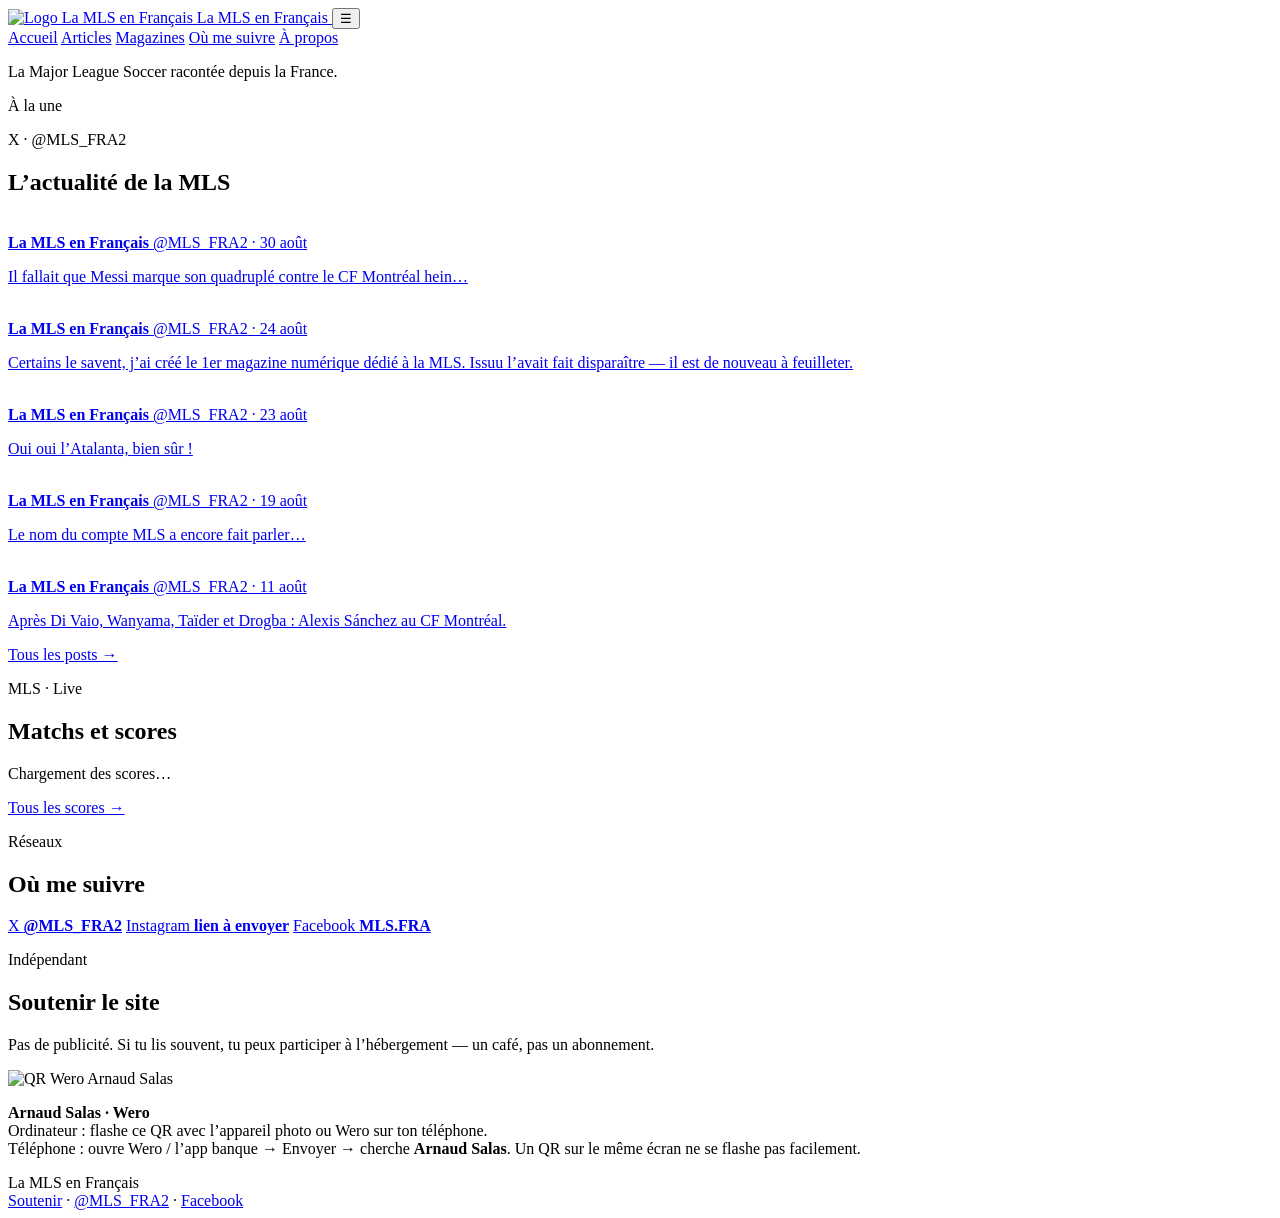
==== index.html @ 492b2275 "Add files via upload" ====
<!DOCTYPE html>
<html lang="fr">
<head>
  <meta charset="UTF-8">
  <meta name="viewport" content="width=device-width, initial-scale=1">
  <title>La MLS en Français — Magazines numériques à feuilleter</title>
  <meta name="description" content="Plateforme personnelle pour publier et lire des magazines numériques, comme un kiosque Heyzine à votre nom.">
  <link rel="preconnect" href="https://fonts.googleapis.com">
  <link rel="preconnect" href="https://fonts.gstatic.com" crossorigin>
  <link href="https://fonts.googleapis.com/css2?family=Fraunces:opsz,wght@9..144,500;9..144,600&family=Source+Sans+3:wght@400;500;600&display=swap" rel="stylesheet">
  <link rel="icon" type="image/png" href="img/logo.png">
  <link rel="stylesheet" href="css/style.css">
</head>
<body>
  <header class="site-header">
    <div class="wrap header-inner">
      <a class="brand" href="index.html">
        <img class="brand-logo" src="img/logo.png" alt="Logo La MLS en Français">
        <span class="brand-text">
          <span class="brand-mark">La MLS en Français</span>
        </span>
      </a>
      <button class="menu-btn" aria-label="Menu">☰</button>
      <nav>
        <a class="active" href="index.html">Accueil</a>
        <a href="articles.html">Articles</a>
        <a href="bibliotheque.html">Magazines</a>
        <a href="#suivre">Où me suivre</a>
        <a href="a-propos.html">À propos</a>
      </nav>
    </div>
  </header>

  <section class="intro-strip">
    <div class="wrap">
      <p class="intro-line">La Major League Soccer racontée depuis la France.</p>
    </div>
  </section>

  <section class="une-section">
    <div class="wrap une-layout">
      <div>
        <div class="une-title">À la une</div>
        <div id="home-une" class="une-list"></div>
      </div>
      <aside class="panel une-aside">
        <p class="kicker">X · @MLS_FRA2</p>
        <h2>L’actualité de la MLS</h2>
        <div class="tweet-feed">
          <a class="x-card" href="https://x.com/MLS_FRA2/status/2094117646123811043" target="_blank" rel="noopener">
            <img class="x-ava" src="https://pbs.twimg.com/profile_images/1774549458396602368/0H__IZJH.jpg" alt="">
            <div>
              <div class="x-meta"><strong>La MLS en Français</strong> <span>@MLS_FRA2 · 30 août</span></div>
              <p>Il fallait que Messi marque son quadruplé contre le CF Montréal hein…</p>
            </div>
          </a>
          <a class="x-card" href="https://x.com/MLS_FRA2/status/2091946513496752566" target="_blank" rel="noopener">
            <img class="x-ava" src="https://pbs.twimg.com/profile_images/1774549458396602368/0H__IZJH.jpg" alt="">
            <div>
              <div class="x-meta"><strong>La MLS en Français</strong> <span>@MLS_FRA2 · 24 août</span></div>
              <p>Certains le savent, j’ai créé le 1er magazine numérique dédié à la MLS. Issuu l’avait fait disparaître — il est de nouveau à feuilleter.</p>
            </div>
          </a>
          <a class="x-card" href="https://x.com/MLS_FRA2/status/2091621603322818919" target="_blank" rel="noopener">
            <img class="x-ava" src="https://pbs.twimg.com/profile_images/1774549458396602368/0H__IZJH.jpg" alt="">
            <div>
              <div class="x-meta"><strong>La MLS en Français</strong> <span>@MLS_FRA2 · 23 août</span></div>
              <p>Oui oui l’Atalanta, bien sûr !</p>
            </div>
          </a>
          <a class="x-card" href="https://x.com/MLS_FRA2/status/2090042349510443375" target="_blank" rel="noopener">
            <img class="x-ava" src="https://pbs.twimg.com/profile_images/1774549458396602368/0H__IZJH.jpg" alt="">
            <div>
              <div class="x-meta"><strong>La MLS en Français</strong> <span>@MLS_FRA2 · 19 août</span></div>
              <p>Le nom du compte MLS a encore fait parler…</p>
            </div>
          </a>
          <a class="x-card" href="https://x.com/MLS_FRA2/status/2087284023978492315" target="_blank" rel="noopener">
            <img class="x-ava" src="https://pbs.twimg.com/profile_images/1774549458396602368/0H__IZJH.jpg" alt="">
            <div>
              <div class="x-meta"><strong>La MLS en Français</strong> <span>@MLS_FRA2 · 11 août</span></div>
              <p>Après Di Vaio, Wanyama, Taïder et Drogba : Alexis Sánchez au CF Montréal.</p>
            </div>
          </a>
        </div>
        <a class="text-link" href="https://x.com/MLS_FRA2" target="_blank" rel="noopener">Tous les posts →</a>
      </aside>
    </div>
  </section>

  <section class="band">
    <div class="wrap">
      <div class="panel">
        <p class="kicker">MLS · Live</p>
        <h2>Matchs et scores</h2>
        <div class="score-mini-list" id="score-live">
          <p class="search-hint">Chargement des scores…</p>
        </div>
        <a class="text-link" href="https://www.sofascore.com/fr/football/tournament/usa/mls/242" target="_blank" rel="noopener">Tous les scores →</a>
      </div>
    </div>
  </section>

  <section id="suivre">
    <div class="wrap">
      <p class="kicker">Réseaux</p>
      <h2>Où me suivre</h2>
      <div class="follow-row">
        <a href="https://x.com/MLS_FRA2" target="_blank" rel="noopener">X <strong>@MLS_FRA2</strong></a>
        <a href="https://www.instagram.com/" target="_blank" rel="noopener">Instagram <strong>lien à envoyer</strong></a>
        <a href="https://www.facebook.com/MLS.FRA" target="_blank" rel="noopener">Facebook <strong>MLS.FRA</strong></a>
      </div>
    </div>
  </section>

  <section class="support" id="soutenir">
    <div class="wrap">
      <p class="kicker">Indépendant</p>
      <h2>Soutenir le site</h2>
      <p>Pas de publicité. Si tu lis souvent, tu peux participer à l’hébergement — un café, pas un abonnement.</p>
      <div class="wero-box" id="wero-box">
        <img src="img/wero-qr.jpg" alt="QR Wero Arnaud Salas">
      </div>
      <p class="comment-note"><strong>Arnaud Salas · Wero</strong><br>
        Ordinateur : flashe ce QR avec l’appareil photo ou Wero sur ton téléphone.<br>
        Téléphone : ouvre Wero / l’app banque → Envoyer → cherche <strong>Arnaud Salas</strong>. Un QR sur le même écran ne se flashe pas facilement.</p>
    </div>
  </section>

  <footer>
    <div class="wrap footer-inner">
      <div>La MLS en Français</div>
      <div><a href="#soutenir">Soutenir</a> · <a href="https://x.com/MLS_FRA2">@MLS_FRA2</a> · <a href="https://www.facebook.com/MLS.FRA">Facebook</a></div>
    </div>
  </footer>

  <script async src="https://platform.twitter.com/widgets.js" charset="utf-8"></script>
  <script src="data/magazines.js"></script>
  <script src="data/articles.js"></script>
  <script src="js/app.js"></script>
  <script>
    if (window.renderHomeUne) renderHomeUne("#home-une");
    if (window.loadXFeed) loadXFeed(".tweet-feed");
    if (window.loadMlsNews) loadMlsNews("#mls-news");
    if (window.loadMlsScores) loadMlsScores("#score-live");
  </script>
</body>
</html>
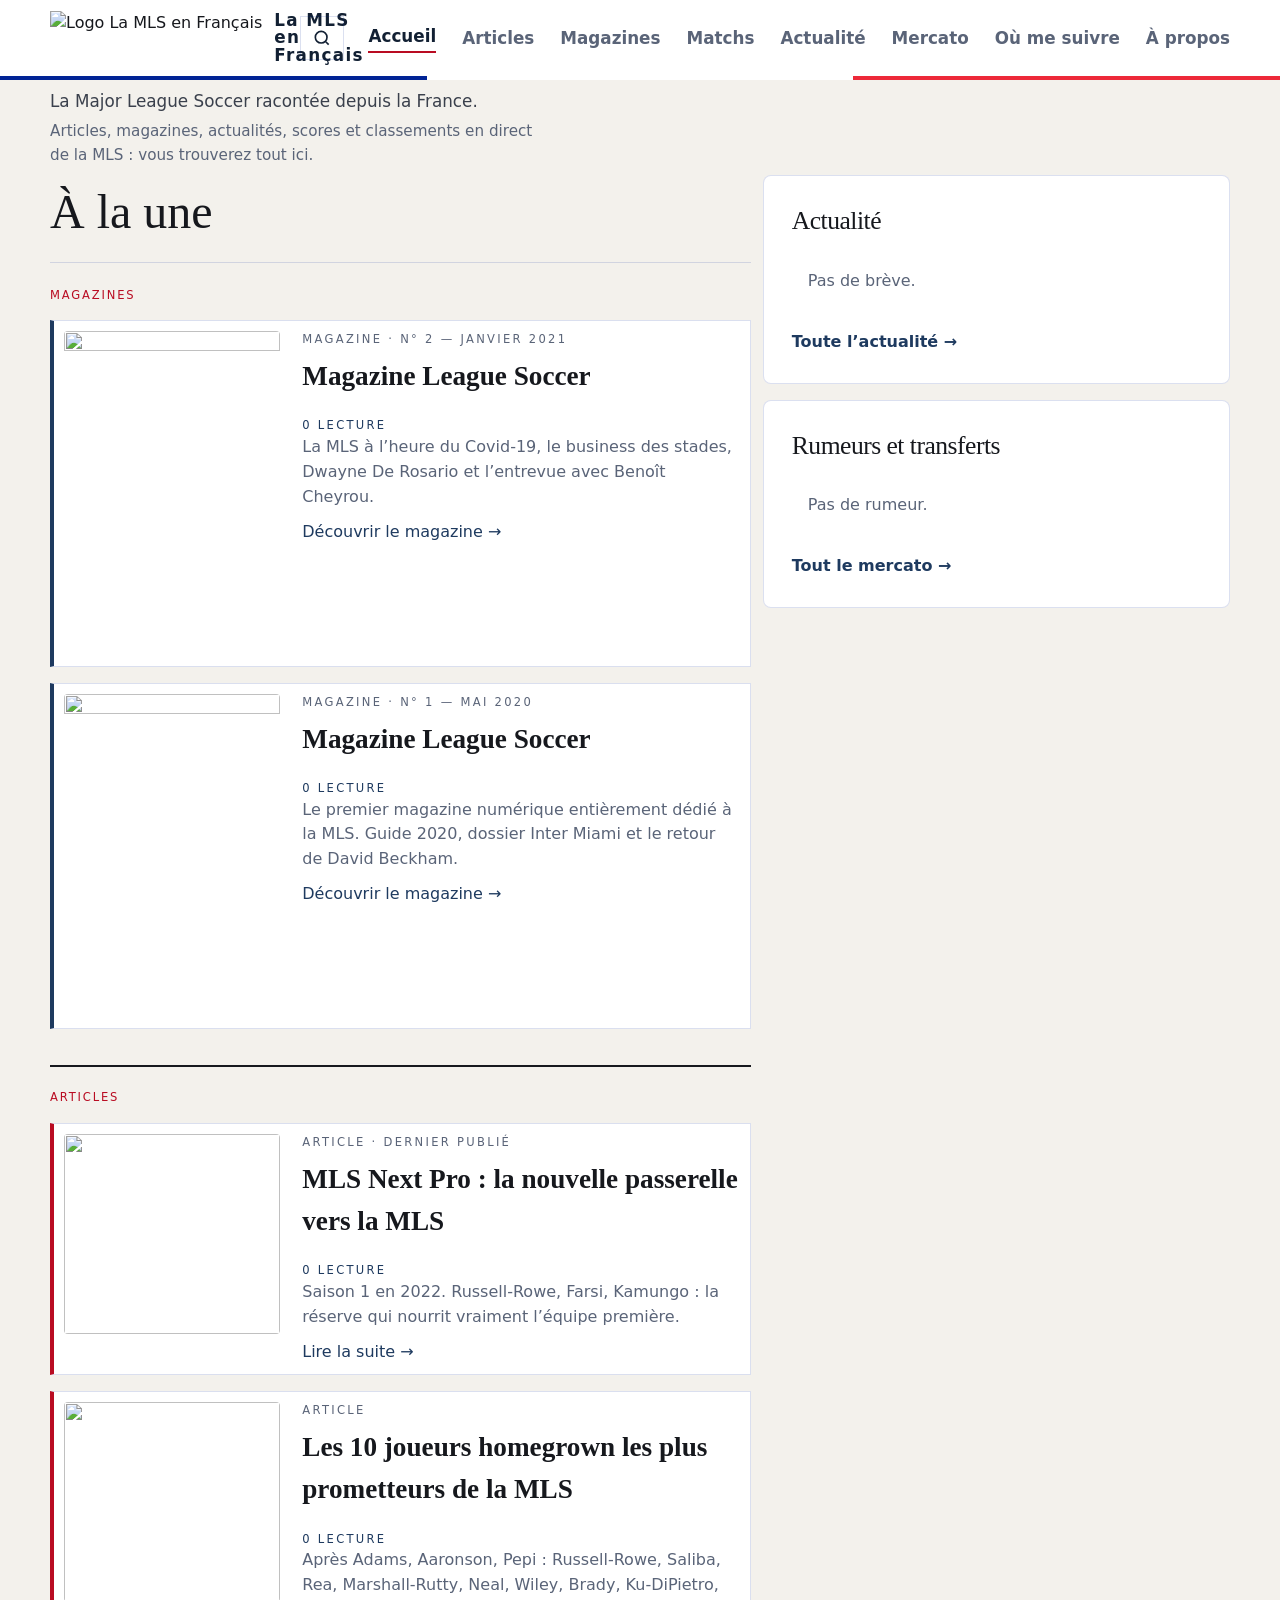
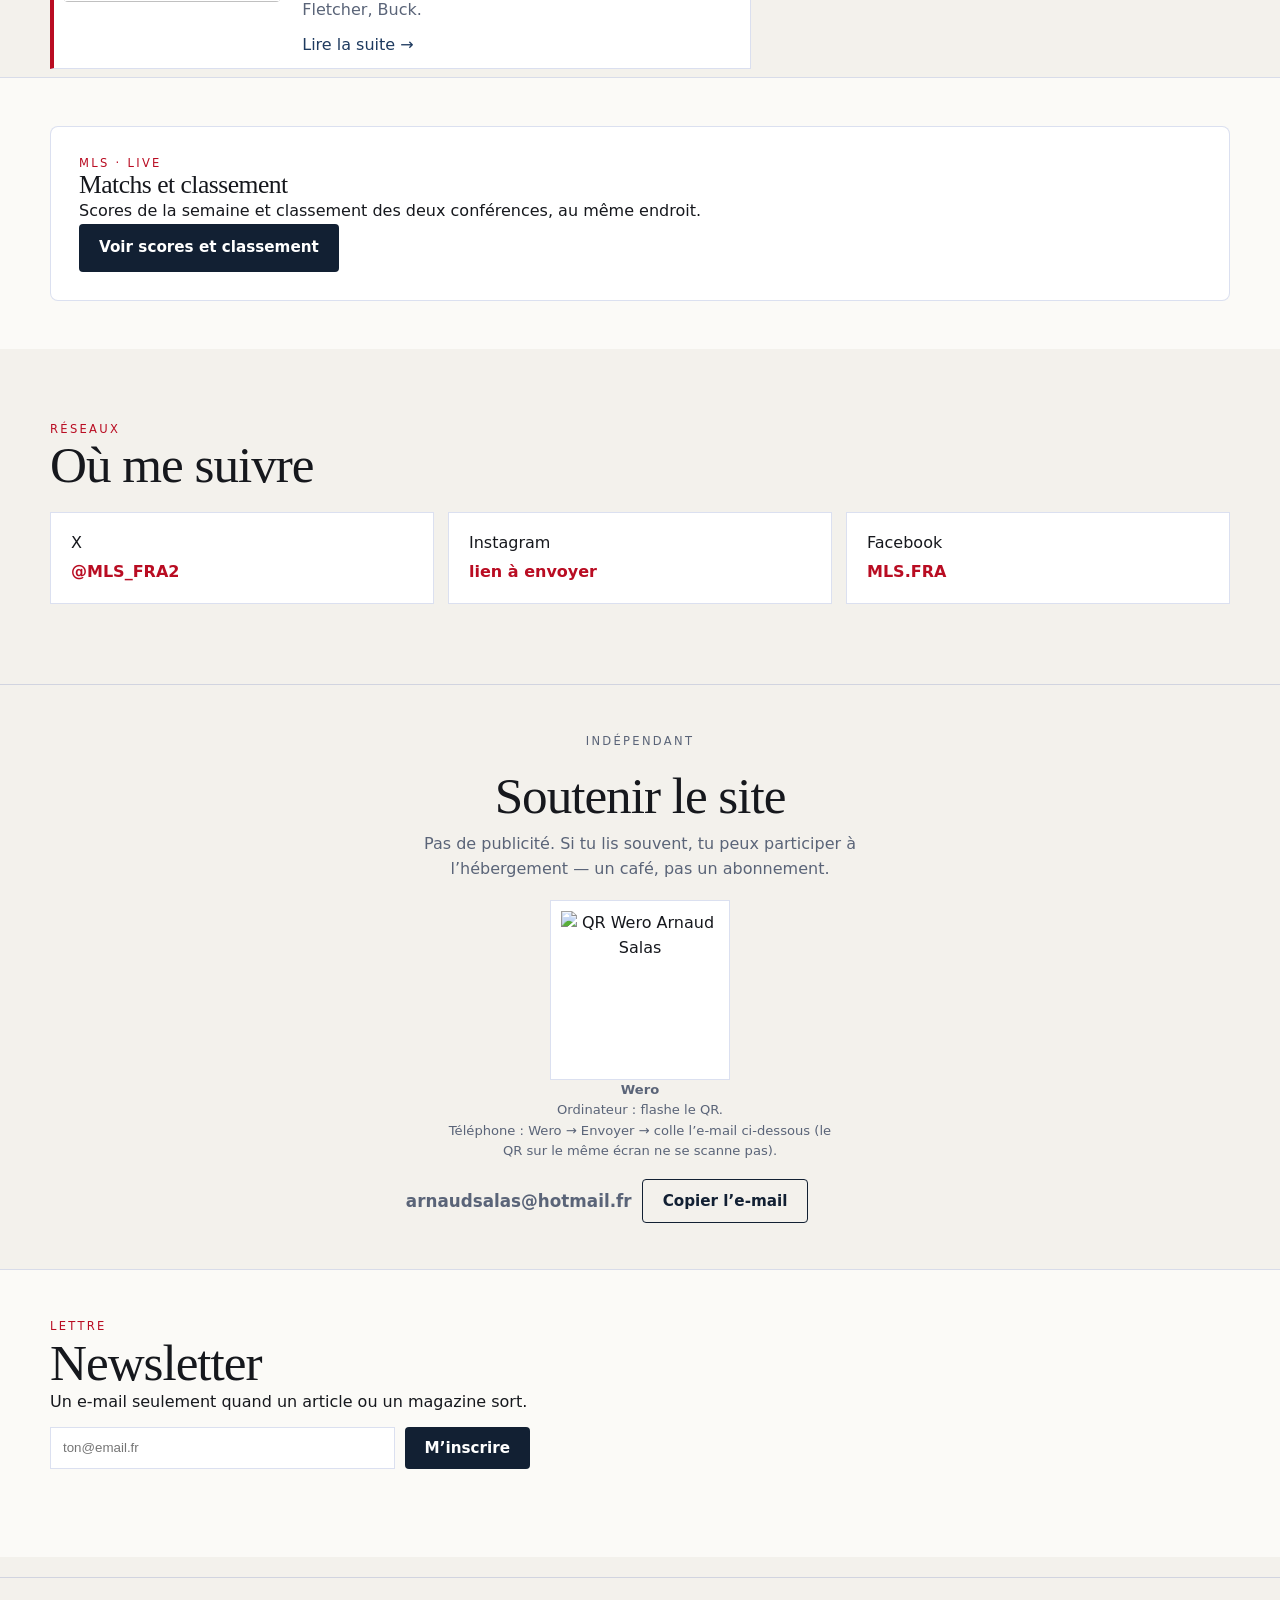
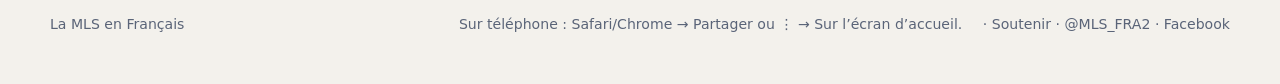
==== commit 53e2b818: "Add files via upload" ====
--- a/index.html
+++ b/index.html
@@ -4,11 +4,15 @@
   <meta charset="UTF-8">
   <meta name="viewport" content="width=device-width, initial-scale=1">
   <title>La MLS en Français — Magazines numériques à feuilleter</title>
-  <meta name="description" content="Plateforme personnelle pour publier et lire des magazines numériques, comme un kiosque Heyzine à votre nom.">
+  <meta name="description" content="Articles, magazines et actualité de la MLS en français. Scores et classements en direct.">
   <link rel="preconnect" href="https://fonts.googleapis.com">
   <link rel="preconnect" href="https://fonts.gstatic.com" crossorigin>
   <link href="https://fonts.googleapis.com/css2?family=Fraunces:opsz,wght@9..144,500;9..144,600&family=Source+Sans+3:wght@400;500;600&display=swap" rel="stylesheet">
   <link rel="icon" type="image/png" href="img/logo.png">
+  <link rel="manifest" href="manifest.json">
+  <meta name="theme-color" content="#002395">
+  <link rel="apple-touch-icon" href="img/icon-192.png">
+
   <link rel="stylesheet" href="css/style.css">
 </head>
 <body>
@@ -25,6 +29,9 @@
         <a class="active" href="index.html">Accueil</a>
         <a href="articles.html">Articles</a>
         <a href="bibliotheque.html">Magazines</a>
+        <a href="matchs.html">Matchs</a>
+        <a href="actu.html">Actualité</a>
+        <a href="mercato.html">Mercato</a>
         <a href="#suivre">Où me suivre</a>
         <a href="a-propos.html">À propos</a>
       </nav>
@@ -34,6 +41,7 @@
   <section class="intro-strip">
     <div class="wrap">
       <p class="intro-line">La Major League Soccer racontée depuis la France.</p>
+      <p class="intro-sub">Articles, magazines, actualités, scores et classements en direct de la MLS : vous trouverez tout ici.</p>
     </div>
   </section>
 
@@ -43,48 +51,22 @@
         <div class="une-title">À la une</div>
         <div id="home-une" class="une-list"></div>
       </div>
+      <div class="une-sides">
       <aside class="panel une-aside">
-        <p class="kicker">X · @MLS_FRA2</p>
-        <h2>L’actualité de la MLS</h2>
-        <div class="tweet-feed">
-          <a class="x-card" href="https://x.com/MLS_FRA2/status/2094117646123811043" target="_blank" rel="noopener">
-            <img class="x-ava" src="https://pbs.twimg.com/profile_images/1774549458396602368/0H__IZJH.jpg" alt="">
-            <div>
-              <div class="x-meta"><strong>La MLS en Français</strong> <span>@MLS_FRA2 · 30 août</span></div>
-              <p>Il fallait que Messi marque son quadruplé contre le CF Montréal hein…</p>
-            </div>
-          </a>
-          <a class="x-card" href="https://x.com/MLS_FRA2/status/2091946513496752566" target="_blank" rel="noopener">
-            <img class="x-ava" src="https://pbs.twimg.com/profile_images/1774549458396602368/0H__IZJH.jpg" alt="">
-            <div>
-              <div class="x-meta"><strong>La MLS en Français</strong> <span>@MLS_FRA2 · 24 août</span></div>
-              <p>Certains le savent, j’ai créé le 1er magazine numérique dédié à la MLS. Issuu l’avait fait disparaître — il est de nouveau à feuilleter.</p>
-            </div>
-          </a>
-          <a class="x-card" href="https://x.com/MLS_FRA2/status/2091621603322818919" target="_blank" rel="noopener">
-            <img class="x-ava" src="https://pbs.twimg.com/profile_images/1774549458396602368/0H__IZJH.jpg" alt="">
-            <div>
-              <div class="x-meta"><strong>La MLS en Français</strong> <span>@MLS_FRA2 · 23 août</span></div>
-              <p>Oui oui l’Atalanta, bien sûr !</p>
-            </div>
-          </a>
-          <a class="x-card" href="https://x.com/MLS_FRA2/status/2090042349510443375" target="_blank" rel="noopener">
-            <img class="x-ava" src="https://pbs.twimg.com/profile_images/1774549458396602368/0H__IZJH.jpg" alt="">
-            <div>
-              <div class="x-meta"><strong>La MLS en Français</strong> <span>@MLS_FRA2 · 19 août</span></div>
-              <p>Le nom du compte MLS a encore fait parler…</p>
-            </div>
-          </a>
-          <a class="x-card" href="https://x.com/MLS_FRA2/status/2087284023978492315" target="_blank" rel="noopener">
-            <img class="x-ava" src="https://pbs.twimg.com/profile_images/1774549458396602368/0H__IZJH.jpg" alt="">
-            <div>
-              <div class="x-meta"><strong>La MLS en Français</strong> <span>@MLS_FRA2 · 11 août</span></div>
-              <p>Après Di Vaio, Wanyama, Taïder et Drogba : Alexis Sánchez au CF Montréal.</p>
-            </div>
-          </a>
+        <h2>Actualité</h2>
+        <div class="tweet-feed news-list" id="mls-news" data-limit="7">
+          <p class="search-hint">Chargement…</p>
         </div>
-        <a class="text-link" href="https://x.com/MLS_FRA2" target="_blank" rel="noopener">Tous les posts →</a>
+        <a class="text-link" href="actu.html">Toute l’actualité →</a>
       </aside>
+      <aside class="panel une-aside">
+        <h2>Rumeurs et transferts</h2>
+        <div class="tweet-feed news-list" id="mls-rumors" data-limit="7">
+          <p class="search-hint">Chargement…</p>
+        </div>
+        <a class="text-link" href="mercato.html">Tout le mercato →</a>
+      </aside>
+      </div>
     </div>
   </section>
 
@@ -92,11 +74,9 @@
     <div class="wrap">
       <div class="panel">
         <p class="kicker">MLS · Live</p>
-        <h2>Matchs et scores</h2>
-        <div class="score-mini-list" id="score-live">
-          <p class="search-hint">Chargement des scores…</p>
-        </div>
-        <a class="text-link" href="https://www.sofascore.com/fr/football/tournament/usa/mls/242" target="_blank" rel="noopener">Tous les scores →</a>
+        <h2>Matchs et classement</h2>
+        <p>Scores de la semaine et classement des deux conférences, au même endroit.</p>
+        <a class="btn" href="matchs.html">Voir scores et classement</a>
       </div>
     </div>
   </section>
@@ -121,28 +101,78 @@
       <div class="wero-box" id="wero-box">
         <img src="img/wero-qr.jpg" alt="QR Wero Arnaud Salas">
       </div>
-      <p class="comment-note"><strong>Arnaud Salas · Wero</strong><br>
-        Ordinateur : flashe ce QR avec l’appareil photo ou Wero sur ton téléphone.<br>
-        Téléphone : ouvre Wero / l’app banque → Envoyer → cherche <strong>Arnaud Salas</strong>. Un QR sur le même écran ne se flashe pas facilement.</p>
+      <p class="comment-note"><strong>Wero</strong><br>
+        Ordinateur : flashe le QR.<br>
+        Téléphone : Wero → Envoyer → colle l’e-mail ci-dessous (le QR sur le même écran ne se scanne pas).</p>
+      <p class="wero-mail">
+        <strong id="wero-mail">arnaudsalas@hotmail.fr</strong>
+        <button class="btn ghost" type="button" id="wero-copy">Copier l’e-mail</button>
+      </p>
     </div>
   </section>
 
+
+  <section id="newsletter" class="band">
+    <div class="wrap">
+      <p class="kicker">Lettre</p>
+      <h2>Newsletter</h2>
+      <p>Un e-mail seulement quand un article ou un magazine sort.</p>
+      <form class="nl-form" id="nl-form">
+        <input type="email" name="email" required placeholder="ton@email.fr" aria-label="E-mail">
+        <button class="btn" type="submit">M’inscrire</button>
+      </form>
+      <p class="search-hint" id="nl-msg"></p>
+    </div>
+  </section>
   <footer>
     <div class="wrap footer-inner">
       <div>La MLS en Français</div>
-      <div><a href="#soutenir">Soutenir</a> · <a href="https://x.com/MLS_FRA2">@MLS_FRA2</a> · <a href="https://www.facebook.com/MLS.FRA">Facebook</a></div>
+      <div><span class="search-hint">Sur téléphone : Safari/Chrome → Partager ou ⋮ → Sur l’écran d’accueil.</span> · <a href="#soutenir">Soutenir</a> · <a href="https://x.com/MLS_FRA2">@MLS_FRA2</a> · <a href="https://www.facebook.com/MLS.FRA">Facebook</a></div>
     </div>
   </footer>
 
-  <script async src="https://platform.twitter.com/widgets.js" charset="utf-8"></script>
   <script src="data/magazines.js"></script>
   <script src="data/articles.js"></script>
   <script src="js/app.js"></script>
   <script>
     if (window.renderHomeUne) renderHomeUne("#home-une");
-    if (window.loadXFeed) loadXFeed(".tweet-feed");
-    if (window.loadMlsNews) loadMlsNews("#mls-news");
-    if (window.loadMlsScores) loadMlsScores("#score-live");
+    if (window.loadMlsNews) loadMlsNews();
+    const weroCopy = document.getElementById("wero-copy");
+    if (weroCopy) weroCopy.onclick = function () {
+      const v = "arnaudsalas@hotmail.fr";
+      if (navigator.clipboard && navigator.clipboard.writeText) {
+        navigator.clipboard.writeText(v).then(function () { weroCopy.textContent = "Copié"; });
+      } else {
+        prompt("Copie cet e-mail", v);
+      }
+    };
+    if ("serviceWorker" in navigator) navigator.serviceWorker.register("sw.js");
+    const nl = document.getElementById("nl-form");
+    if (nl) nl.addEventListener("submit", function (e) {
+      e.preventDefault();
+      const mail = (nl.querySelector("input[name=email]") || {}).value || "";
+      let list = [];
+      try { list = JSON.parse(localStorage.getItem("folio_nl") || "[]"); } catch (err) {}
+      if (mail && list.indexOf(mail) === -1) list.push(mail);
+      localStorage.setItem("folio_nl", JSON.stringify(list));
+      const msg = document.getElementById("nl-msg");
+      if (msg) msg.textContent = "C’est noté sur cet appareil. Pour envoyer les vrais mails, on branchera Brevo (gratuit) — dis-le quand tu auras créé le compte.";
+    });
+    /* scores + classement : page matchs.html */
   </script>
+<!-- Cloudflare Web Analytics (sauf admin / opt-out) -->
+<script>
+(function () {
+  try {
+    if (localStorage.getItem("folio_auth") === "1") return;
+    if (localStorage.getItem("folio_nostats") === "1") return;
+  } catch (e) {}
+  var s = document.createElement("script");
+  s.defer = true;
+  s.src = "https://static.cloudflareinsights.com/beacon.min.js";
+  s.setAttribute("data-cf-beacon", '{"token": "23386e57e82442c2a7a253814341fc16"}');
+  document.body.appendChild(s);
+})();
+</script>
 </body>
 </html>
--- a/css/style.css
+++ b/css/style.css
@@ -0,0 +1,1365 @@
+:root {
+  --ink: #16181d;
+  --ink-soft: #3a404c;
+  --paper: #f3f1ec;
+  --paper-2: #e7e3db;
+  --cream: #fbfaf7;
+  --gold: #b90c22;
+  --gold-2: #8e0a1b;
+  --terracotta: #b90c22;
+  --blue: #1e3a5f;
+  --blue-deep: #122033;
+  --muted: #5a6478;
+  --line: rgba(0, 35, 149, 0.14);
+  --shadow: 0 24px 60px rgba(0, 35, 149, 0.14);
+  --top-bar: var(--blue);
+  --serif: "Fraunces", "Times New Roman", serif;
+  --sans: "Source Sans 3", system-ui, sans-serif;
+}
+
+* { box-sizing: border-box; margin: 0; padding: 0; }
+html { scroll-behavior: smooth; }
+body {
+  font-family: var(--sans);
+  background: var(--paper);
+  color: var(--ink);
+  line-height: 1.55;
+  min-height: 100vh;
+}
+img { max-width: 100%; display: block; }
+a { color: inherit; text-decoration: none; }
+button { font-family: inherit; cursor: pointer; }
+
+.wrap {
+  width: min(1180px, calc(100% - 40px));
+  margin-inline: auto;
+}
+
+/* Header */
+.site-header {
+  position: sticky;
+  top: 0;
+  z-index: 40;
+  background: #fff;
+  border-top: 0;
+  border-bottom: 0;
+  color: var(--ink);
+  box-shadow: none;
+}
+.site-header::after {
+  content: "";
+  display: block;
+  height: 4px;
+  background: linear-gradient(90deg, #002395 0 33.333%, #ffffff 33.333% 66.666%, #ed2939 66.666% 100%);
+}
+.header-inner {
+  display: flex;
+  align-items: center;
+  justify-content: space-between;
+  min-height: 76px;
+  gap: 24px;
+  position: relative;
+}
+.brand {
+  display: flex;
+  align-items: center;
+  gap: 12px;
+  letter-spacing: 0.12em;
+  text-transform: uppercase;
+}
+.brand-logo {
+  height: 54px;
+  width: auto;
+  display: block;
+  flex-shrink: 0;
+}
+.brand-text {
+  display: flex;
+  flex-direction: column;
+  line-height: 1.05;
+}
+.brand-mark {
+  font-family: var(--sans);
+  font-weight: 600;
+  font-size: 1.05rem;
+  letter-spacing: 0.08em;
+  text-transform: none;
+  color: var(--blue-deep);
+}
+.brand-sub {
+  font-size: 0.72rem;
+  color: var(--muted);
+  letter-spacing: 0.06em;
+  text-transform: none;
+}
+.brand { text-transform: none; letter-spacing: 0; }
+.brand-text { gap: 2px; }
+nav {
+  display: flex;
+  align-items: center;
+  gap: 26px;
+  font-size: 1.05rem;
+  letter-spacing: 0;
+  text-transform: none;
+  flex-wrap: nowrap;
+}
+nav a { color: var(--muted); font-weight: 600; white-space: nowrap; }
+nav a:hover, nav a.active { color: var(--blue-deep); }
+nav a.active { border-bottom: 2px solid var(--terracotta); padding-bottom: 2px; }
+.nav-cta {
+  border: 1px solid var(--blue);
+  background: var(--blue);
+  color: #fff;
+  padding: 8px 16px;
+  font-size: 0.78rem;
+  letter-spacing: 0.12em;
+  text-transform: uppercase;
+}
+.nav-cta:hover { background: var(--blue-deep); color: #fff; }
+.menu-btn {
+  display: none;
+  background: none;
+  border: 0;
+  font-size: 1.6rem;
+  width: 44px;
+  height: 44px;
+  color: var(--blue-deep);
+}
+.search-btn {
+  display: inline-flex;
+  align-items: center;
+  justify-content: center;
+  width: 44px;
+  height: 44px;
+  margin-left: auto;
+  background: none;
+  border: 1px solid var(--line);
+  color: var(--blue-deep);
+  cursor: pointer;
+  flex-shrink: 0;
+}
+.search-btn:hover { background: #f3f1ec; }
+.search-overlay {
+  display: none;
+  position: fixed;
+  inset: 0;
+  z-index: 80;
+  background: rgba(18, 32, 51, 0.55);
+  padding: 12vh 16px 24px;
+}
+.search-overlay.open { display: block; }
+.search-panel {
+  max-width: 640px;
+  margin: 0 auto;
+  background: #fff;
+  border: 1px solid var(--line);
+  box-shadow: 0 16px 40px rgba(18, 32, 51, 0.18);
+}
+.search-bar {
+  display: flex;
+  align-items: center;
+  gap: 10px;
+  padding: 12px 14px;
+  border-bottom: 1px solid var(--line);
+  color: var(--blue-deep);
+}
+.search-bar input {
+  flex: 1;
+  border: 0;
+  outline: none;
+  font: inherit;
+  font-size: 1.05rem;
+  min-height: 36px;
+  background: transparent;
+}
+.search-close {
+  border: 0;
+  background: none;
+  font-size: 1.2rem;
+  cursor: pointer;
+  width: 36px;
+  height: 36px;
+  color: var(--muted);
+}
+.search-results { max-height: 60vh; overflow: auto; }
+.search-hint { padding: 20px 16px; color: var(--muted); margin: 0; }
+.search-hit {
+  display: flex;
+  flex-direction: column;
+  gap: 4px;
+  padding: 12px 16px;
+  border-bottom: 1px solid var(--line);
+  color: inherit;
+}
+.search-hit:hover { background: #f7f5f1; }
+.search-hit-cat {
+  font-size: 0.72rem;
+  letter-spacing: 0.08em;
+  text-transform: uppercase;
+  color: var(--terracotta);
+}
+.search-hit strong { font-size: 1rem; color: var(--blue-deep); }
+.search-hit span { font-size: 0.82rem; color: var(--muted); }
+
+/* Hero */
+.hero {
+  padding: 56px 0 40px;
+  background: var(--paper);
+  color: var(--ink);
+}
+.hero h1 { color: var(--ink); }
+.hero .lede { color: var(--ink-soft); }
+.hero .btn.ghost { color: var(--blue-deep); border-color: var(--blue-deep); }
+.hero-grid {
+  display: grid;
+  grid-template-columns: 1fr 1fr;
+  gap: 56px;
+  align-items: center;
+}
+.eyebrow {
+  font-size: 0.74rem;
+  letter-spacing: 0.24em;
+  text-transform: uppercase;
+  color: var(--gold);
+  margin-bottom: 16px;
+}
+h1, h2, .display {
+  font-family: var(--serif);
+  font-weight: 500;
+  line-height: 1.05;
+  letter-spacing: -0.02em;
+}
+h1 { font-size: clamp(2.4rem, 5vw, 3.8rem); }
+h2 { font-size: clamp(2rem, 4vw, 3.2rem); }
+.lede {
+  margin-top: 22px;
+  font-size: 1.12rem;
+  color: var(--ink-soft);
+  max-width: 34ch;
+}
+.hero-actions {
+  display: flex;
+  gap: 14px;
+  margin-top: 32px;
+  flex-wrap: wrap;
+}
+.btn {
+  display: inline-flex;
+  align-items: center;
+  gap: 8px;
+  padding: 12px 20px;
+  border: 0;
+  border-radius: 4px;
+  background: var(--blue-deep);
+  color: #fff;
+  letter-spacing: 0;
+  text-transform: none;
+  font-size: 0.95rem;
+  font-weight: 600;
+}
+.btn.ghost {
+  background: transparent;
+  color: var(--blue-deep);
+  border: 1px solid var(--blue-deep);
+}
+.btn:hover { opacity: 0.88; }
+.hero-visual {
+  position: relative;
+  display: flex;
+  flex-direction: column;
+  gap: 14px;
+}
+.hero-visual img {
+  width: 100%;
+  height: 320px;
+  object-fit: cover;
+  border-radius: 4px;
+  box-shadow: none;
+}
+.une-title {
+  font-family: var(--serif);
+  font-size: clamp(2rem, 4vw, 3rem);
+  border-bottom: 1px solid var(--line);
+  padding-bottom: 12px;
+  margin-bottom: 24px;
+}
+.une-section .wrap {
+  width: min(1180px, calc(100% - 40px));
+}
+.une-layout {
+  display: grid;
+  grid-template-columns: minmax(0, 1.35fr) minmax(340px, 0.9fr);
+  gap: 12px;
+  align-items: start;
+}
+.une-layout > .une-aside {
+  min-width: 0;
+  width: 100%;
+}
+.une-stack-home {
+  display: flex;
+  flex-direction: column;
+  gap: 36px;
+}
+.une-sides {
+  display: flex;
+  flex-direction: column;
+  gap: 16px;
+}
+.une-sides .une-aside h2 { font-size: 1.6rem; }
+.une-sides .news-item {
+  grid-template-columns: 96px 1fr;
+  padding: 12px;
+  gap: 12px;
+}
+.une-sides .news-cover { width: 96px; height: 72px; }
+.une-aside {
+  padding: 12px 12px 14px;
+  position: static;
+}
+.une-layout > .une-aside.panel { padding: 12px; }
+.une-aside h2 { font-size: 1.45rem; margin: 4px 0 8px; }
+.une-list { display: flex; flex-direction: column; gap: 28px; }
+.une-block { display: flex; flex-direction: column; gap: 16px; }
+.une-block-art {
+  padding-top: 22px;
+  margin-top: 8px;
+  border-top: 2px solid var(--ink);
+}
+.une-label {
+  margin: 0;
+  font-size: 0.72rem;
+  letter-spacing: 0.16em;
+  text-transform: uppercase;
+  color: var(--terracotta);
+}
+.une-row {
+  display: grid;
+  grid-template-columns: minmax(200px, 32%) 1fr;
+  gap: 22px;
+  align-items: start;
+  background: #fff;
+  border: 1px solid var(--line);
+  padding: 10px;
+}
+.une-row + .une-row { border-top-width: 1px; }
+.une-row.is-mag { border-left: 4px solid var(--blue); }
+.une-row.is-art { border-left: 4px solid var(--terracotta); }
+.une-row img { width: 100%; height: 200px; object-fit: cover; border-radius: 4px; }
+.une-row.is-mag img {
+  height: auto;
+  aspect-ratio: 2 / 3;
+  object-fit: cover;
+  max-height: 520px;
+}
+.une-row h3 { font-size: 1.9rem; }
+.une-row h3 { font-family: var(--serif); font-size: 1.7rem; margin: 6px 0 10px; }
+.une-row p { color: var(--muted); max-width: none; }
+.une-row span { display: inline-block; margin-top: 10px; color: var(--blue); }
+.news-list { display: flex; flex-direction: column; gap: 10px; margin-top: 14px; }
+.news-item {
+  display: grid;
+  grid-template-columns: 72px 1fr;
+  gap: 10px;
+  align-items: center;
+  padding: 10px;
+  background: #fff;
+  border: 1px solid var(--line);
+}
+.news-item .news-cover {
+  width: 72px;
+  height: 72px;
+  object-fit: cover;
+  border-radius: 4px;
+}
+.news-item:not(:has(img)) { grid-template-columns: 1fr; }
+.news-item em { display: block; margin-top: 4px; font-style: normal; font-size: 0.75rem; color: var(--muted); }
+.tweet-feed { display: flex; flex-direction: column; gap: 10px; margin-top: 14px; }
+.band {
+  background: var(--cream);
+  color: var(--ink);
+  padding: 48px 0;
+  border-top: 1px solid var(--line);
+}
+.band h2, .band .text-link { color: var(--ink); }
+.band .kicker { color: var(--terracotta); }
+.band .panel {
+  background: #fff;
+  border: 1px solid var(--line);
+}
+.tweet-card {
+  display: block;
+  padding: 14px 16px;
+  background: rgba(255,255,255,0.95);
+  color: var(--ink);
+  border: 0;
+  border-left: 4px solid var(--terracotta);
+}
+.tweet-card em { display: block; font-style: normal; font-size: 0.72rem; color: var(--muted); margin-bottom: 6px; }
+.tweet-card strong { font-weight: 500; font-size: 0.92rem; line-height: 1.4; }
+.x-embed { margin-top: 14px; min-height: 80px; }
+@media (max-width: 960px) {
+  .une-layout { grid-template-columns: 1fr; }
+  .une-aside { position: static; }
+}
+@media (max-width: 720px) {
+  .une-sides { grid-template-columns: 1fr; }
+}
+@media (max-width: 720px) {
+  .une-row { grid-template-columns: 1fr; }
+  .une-row img { height: 200px; }
+  .une-row.is-mag img {
+    height: auto;
+    max-height: none;
+    aspect-ratio: 2 / 3;
+  }
+  .une-row h3 { font-size: 1.45rem; }
+  .grid-mags { grid-template-columns: 1fr !important; }
+  .mag-cover { aspect-ratio: 2 / 3; }
+}
+.score-dock {
+  background: #fff;
+  border: 1px solid var(--line);
+  padding: 16px 16px 14px;
+  box-shadow: var(--shadow);
+}
+.score-dock h3 {
+  font-family: var(--serif);
+  font-size: 1.45rem;
+  margin-top: 2px;
+}
+.score-mini-list { margin-top: 12px; display: flex; flex-direction: column; gap: 8px; }
+.score-mini {
+  display: grid;
+  grid-template-columns: 1fr auto 1fr;
+  gap: 6px 8px;
+  align-items: center;
+  padding: 8px 12px;
+  background: var(--paper);
+  font-size: 0.84rem;
+}
+.score-mini em {
+  grid-column: 1 / -1;
+  font-style: normal;
+  font-size: 0.68rem;
+  letter-spacing: 0.08em;
+  text-transform: uppercase;
+  color: var(--muted);
+}
+.score-mini .score-side {
+  display: flex;
+  align-items: center;
+  gap: 8px;
+  min-width: 0;
+}
+.score-mini .score-side.away { justify-content: flex-end; text-align: right; }
+.score-mini .score-side img {
+  width: 22px;
+  height: 22px;
+  object-fit: contain;
+  flex-shrink: 0;
+}
+.score-mini .score-side i {
+  font-style: normal;
+  line-height: 1.2;
+}
+.score-mini .score-side.win i {
+  font-weight: 700;
+  color: var(--blue-deep);
+}
+.score-mini .score-side.lose {
+  opacity: 0.55;
+}
+.une-stack { margin-top: 32px; display: flex; flex-direction: column; gap: 12px; }
+.une-item {
+  display: grid;
+  grid-template-columns: 72px 1fr;
+  gap: 12px;
+  align-items: center;
+  background: #fff;
+  border: 1px solid var(--line);
+  padding: 10px;
+}
+.une-item img { width: 72px; height: 96px; object-fit: cover; }
+.une-item strong { display: block; font-size: 0.95rem; line-height: 1.25; }
+.une-item span { display: block; margin-top: 6px; font-size: 0.78rem; color: var(--blue); }
+.score-mini b { color: var(--blue); min-width: 36px; text-align: center; }
+.score-mini.live b { color: var(--terracotta); }
+.score-dock-actions {
+  display: flex;
+  gap: 10px;
+  margin-top: 12px;
+}
+.score-dock-actions a {
+  flex: 1;
+  text-align: center;
+  padding: 10px 8px;
+  font-size: 0.72rem;
+  letter-spacing: 0.1em;
+  text-transform: uppercase;
+  background: var(--blue-deep);
+  color: #fff;
+}
+.score-dock-actions a:last-child {
+  background: transparent;
+  color: var(--blue);
+  border: 1px solid var(--blue);
+}
+.hero-caption {
+  position: absolute;
+  left: 18px;
+  bottom: 18px;
+  background: rgba(244, 239, 230, 0.92);
+  padding: 10px 14px;
+  font-size: 0.75rem;
+  letter-spacing: 0.08em;
+  text-transform: uppercase;
+}
+
+/* Sections */
+section { padding: 72px 0; }
+.section-head {
+  display: flex;
+  justify-content: space-between;
+  align-items: end;
+  gap: 20px;
+  margin-bottom: 36px;
+}
+.section-head p { color: var(--muted); max-width: 42ch; }
+
+/* Cards */
+.grid-mags {
+  display: grid;
+  grid-template-columns: repeat(4, 1fr);
+  gap: 22px;
+}
+.mag-card {
+  background: var(--cream);
+  border: 1px solid var(--line);
+  transition: transform 0.25s ease, box-shadow 0.25s ease;
+}
+.mag-card:hover {
+  transform: translateY(-6px);
+  box-shadow: var(--shadow);
+}
+.mag-cover {
+  aspect-ratio: 2 / 3;
+  overflow: hidden;
+  background: #ddd4c4;
+}
+.mag-cover img {
+  width: 100%;
+  height: 100%;
+  object-fit: cover;
+  transition: transform 0.5s ease;
+}
+.mag-card:hover .mag-cover img { transform: scale(1.04); }
+.mag-body { padding: 16px 16px 20px; }
+.mag-cat {
+  font-size: 0.68rem;
+  letter-spacing: 0.16em;
+  text-transform: uppercase;
+  color: var(--gold);
+}
+.mag-body h3 {
+  font-family: var(--serif);
+  font-size: 1.7rem;
+  margin: 6px 0 4px;
+}
+.mag-meta { font-size: 0.82rem; color: var(--muted); }
+.mag-excerpt {
+  margin-top: 10px;
+  font-size: 0.92rem;
+  color: var(--ink-soft);
+}
+
+/* Featured row */
+.featured {
+  display: grid;
+  grid-template-columns: 1.15fr 0.85fr;
+  gap: 48px;
+  align-items: center;
+}
+.featured img {
+  width: 100%;
+  max-height: 620px;
+  object-fit: cover;
+  box-shadow: var(--shadow);
+}
+.kicker {
+  font-size: 0.72rem;
+  letter-spacing: 0.2em;
+  text-transform: uppercase;
+  color: var(--terracotta);
+}
+
+/* How it works */
+.steps {
+  display: grid;
+  grid-template-columns: repeat(3, 1fr);
+  gap: 24px;
+}
+.step {
+  padding: 28px 24px;
+  background: var(--cream);
+  border-top: 2px solid var(--gold);
+}
+.step span {
+  font-family: var(--serif);
+  font-size: 2rem;
+  color: var(--gold);
+}
+.step h3 {
+  font-family: var(--serif);
+  font-size: 1.6rem;
+  margin: 8px 0 10px;
+}
+
+/* Reader */
+.reader-page { background: #12153a; color: #e8ebf6; min-height: 100vh; }
+.reader-page .site-header {
+  background: rgba(18, 21, 58, 0.92);
+  border-bottom-color: rgba(255,255,255,0.08);
+  color: #e8ebf6;
+}
+.reader-page nav a, .reader-page .brand-sub { color: #c5cae3; }
+.reader-page .brand-mark { color: #fff; }
+.reader-bar {
+  display: flex;
+  justify-content: space-between;
+  align-items: center;
+  gap: 16px;
+  padding: 18px 0 8px;
+}
+.reader-title { font-family: var(--serif); font-size: 1.6rem; }
+.reader-controls {
+  display: flex;
+  align-items: center;
+  gap: 10px;
+}
+.icon-btn {
+  background: transparent;
+  color: #efe6d6;
+  border: 1px solid rgba(255,255,255,0.2);
+  padding: 8px 14px;
+  font-size: 0.78rem;
+  letter-spacing: 0.08em;
+  text-transform: uppercase;
+}
+.icon-btn:hover { background: #efe6d6; color: #161310; }
+#book {
+  margin: 12px auto 24px;
+  max-width: 980px;
+}
+.stf__parent { margin-inline: auto; }
+.page {
+  background: #f7f1e6;
+  color: #1c1814;
+  overflow: hidden;
+}
+.page img.full {
+  width: 100%;
+  height: 100%;
+  object-fit: cover;
+}
+.page-html {
+  height: 100%;
+  padding: 36px 32px;
+  display: flex;
+  flex-direction: column;
+}
+.page-html .pg-kicker {
+  letter-spacing: 0.18em;
+  text-transform: uppercase;
+  font-size: 0.68rem;
+  color: #b08948;
+}
+.page-html h2 {
+  font-size: 2.2rem;
+  margin: 10px 0 16px;
+}
+.page-html p {
+  font-family: var(--serif);
+  font-size: 1.12rem;
+  line-height: 1.55;
+}
+.page-num {
+  margin-top: auto;
+  font-size: 0.75rem;
+  color: #7a7166;
+  letter-spacing: 0.12em;
+}
+.embed-wrap {
+  width: min(980px, 100%);
+  margin: 8px auto 24px;
+  height: calc(100dvh - 200px);
+  min-height: 560px;
+  background: #0b0d24;
+}
+.embed-wrap iframe {
+  width: 100%;
+  height: 100%;
+  border: 0;
+}
+.heyzine-mode .reader-controls [data-prev],
+.heyzine-mode .reader-controls [data-next],
+.heyzine-mode .reader-controls span {
+  display: none;
+}
+@media (max-width: 720px) {
+  .reader-page .wrap.reader-bar { width: calc(100% - 20px); }
+  .embed-wrap {
+    width: 100%;
+    margin: 0;
+    min-height: 0;
+    height: calc(100dvh - 168px);
+  }
+  .heyzine-mode .reader-title { font-size: 1.2rem; }
+}
+.fs-lite .site-header,
+.fs-lite .reader-bar > div:first-child { display: none; }
+.fs-lite .reader-bar {
+  position: fixed;
+  z-index: 30;
+  right: 8px;
+  top: 8px;
+  padding: 0;
+  width: auto;
+}
+.fs-lite .embed-wrap {
+  position: fixed;
+  inset: 0;
+  width: 100%;
+  height: 100dvh;
+  min-height: 100dvh;
+  margin: 0;
+  z-index: 20;
+}
+
+/* Articles */
+.grid-articles {
+  display: grid;
+  grid-template-columns: 1.2fr 1fr 1fr;
+  gap: 22px;
+}
+.article-card {
+  background: var(--cream);
+  border: 1px solid var(--line);
+  display: flex;
+  flex-direction: column;
+  min-height: 100%;
+  transition: transform 0.25s ease, box-shadow 0.25s ease;
+}
+.article-card:hover {
+  transform: translateY(-5px);
+  box-shadow: var(--shadow);
+}
+.article-card.featured { grid-row: span 1; }
+.article-card .thumb {
+  aspect-ratio: 16 / 10;
+  overflow: hidden;
+  background: #ddd4c4;
+}
+.article-card .thumb img {
+  width: 100%;
+  height: 100%;
+  object-fit: cover;
+}
+.article-card .body { padding: 18px 18px 22px; flex: 1; display: flex; flex-direction: column; }
+.article-card h3 {
+  font-family: var(--serif);
+  font-size: 1.55rem;
+  line-height: 1.15;
+  margin: 8px 0 10px;
+}
+.article-read {
+  margin-top: auto;
+  padding-top: 14px;
+  font-size: 0.78rem;
+  letter-spacing: 0.12em;
+  text-transform: uppercase;
+  color: var(--gold);
+}
+
+.article-hero-img {
+  width: 100%;
+  max-height: 460px;
+  object-fit: cover;
+  margin: 8px 0 28px;
+  box-shadow: var(--shadow);
+}
+.article-layout {
+  width: min(760px, calc(100% - 40px));
+  margin: 40px auto 80px;
+}
+.article-layout h1 {
+  font-size: clamp(2.4rem, 6vw, 4rem);
+  margin: 10px 0 16px;
+}
+.article-meta {
+  color: var(--muted);
+  font-size: 0.92rem;
+  margin-bottom: 8px;
+}
+.article-body { font-family: var(--serif); font-size: 1.22rem; line-height: 1.7; color: var(--ink-soft); }
+.article-body a { color: var(--terracotta); text-decoration: underline; }
+.article-body p { margin: 0 0 1.1em; }
+.article-body h2 {
+  font-size: 1.8rem;
+  color: var(--ink);
+  margin: 1.6em 0 0.5em;
+}
+.article-body figure.in-article { margin: 1.4em 0; }
+.article-body figure.in-article img { width: 100%; height: auto; }
+.article-body figure.in-article figcaption { font-size: 0.82rem; color: var(--muted); margin-top: 6px; }
+.article-body .chapo {
+  font-size: 1.28rem;
+  color: var(--ink);
+  border-left: 3px solid var(--gold);
+  padding-left: 16px;
+}
+.article-nav {
+  display: flex;
+  justify-content: space-between;
+  gap: 16px;
+  margin-top: 48px;
+  padding-top: 24px;
+  border-top: 1px solid var(--line);
+  font-size: 0.88rem;
+}
+
+/* Library filters */
+.filters {
+  display: flex;
+  flex-wrap: wrap;
+  gap: 8px;
+  margin-bottom: 28px;
+}
+.chip {
+  border: 1px solid var(--line);
+  background: transparent;
+  padding: 7px 14px;
+  font-size: 0.78rem;
+  letter-spacing: 0.08em;
+  text-transform: uppercase;
+  color: var(--ink-soft);
+}
+.chip.on, .chip:hover {
+  background: var(--ink);
+  color: var(--cream);
+  border-color: var(--ink);
+}
+
+/* Publish */
+.prose { max-width: 72ch; }
+.prose p { margin: 12px 0; color: var(--ink-soft); }
+.prose h3 {
+  font-family: var(--serif);
+  font-size: 1.7rem;
+  margin-top: 28px;
+}
+.code {
+  background: #1c1814;
+  color: #efe6d6;
+  padding: 16px 18px;
+  overflow: auto;
+  font-size: 0.82rem;
+  line-height: 1.55;
+  margin: 14px 0 22px;
+}
+.note {
+  border-left: 3px solid var(--gold);
+  padding: 12px 16px;
+  background: var(--cream);
+  margin: 18px 0;
+}
+
+/* Write form */
+.form label {
+  display: block;
+  font-size: 0.78rem;
+  letter-spacing: 0.1em;
+  text-transform: uppercase;
+  margin: 18px 0 8px;
+  color: var(--muted);
+}
+.form input, .form select, .form textarea {
+  width: 100%;
+  font: inherit;
+  padding: 14px 16px;
+  border: 1px solid var(--line);
+  background: var(--cream);
+  color: var(--ink);
+  font-size: 1rem;
+}
+.form textarea { min-height: 220px; line-height: 1.55; }
+.form-actions { display: flex; flex-wrap: wrap; gap: 10px; margin-top: 20px; }
+
+/* Social + scores */
+.side-grid {
+  display: grid;
+  grid-template-columns: 0.9fr 1.1fr;
+  gap: 28px;
+  align-items: start;
+}
+.panel {
+  background: #fff;
+  border: 1px solid var(--line);
+  border-radius: 8px;
+  padding: 28px;
+}
+.panel h2 { font-size: 1.6rem; }
+.text-link {
+  display: inline-block;
+  margin-top: 16px;
+  color: var(--blue);
+  font-weight: 600;
+}
+.follow-row {
+  display: grid;
+  grid-template-columns: repeat(3, 1fr);
+  gap: 14px;
+  margin: 20px 0 8px;
+}
+.follow-row a {
+  display: block;
+  background: #fff;
+  border: 1px solid var(--line);
+  padding: 18px 20px;
+}
+.follow-row strong { display: block; margin-top: 4px; color: var(--terracotta); }
+@media (max-width: 720px) {
+  .follow-row { grid-template-columns: 1fr; }
+}
+.social-list {
+  display: flex;
+  flex-direction: column;
+  gap: 10px;
+  margin-top: 16px;
+}
+.social-list a {
+  display: flex;
+  align-items: center;
+  justify-content: space-between;
+  min-height: 48px;
+  padding: 10px 14px;
+  border: 1px solid var(--line);
+  background: #fff;
+}
+.social-list a:hover { border-color: var(--blue); }
+.social-list strong { color: var(--blue); }
+.match-list { display: flex; flex-direction: column; gap: 12px; margin-top: 16px; }
+.match-card {
+  display: grid;
+  grid-template-columns: 1fr auto 1fr;
+  gap: 10px;
+  align-items: center;
+  padding: 14px;
+  background: #fff;
+  border: 1px solid var(--line);
+  text-align: center;
+  font-size: 0.92rem;
+}
+.match-card .when { grid-column: 1 / -1; font-size: 0.72rem; letter-spacing: 0.12em; text-transform: uppercase; color: var(--muted); }
+.match-card .score { font-weight: 600; color: var(--blue); min-width: 64px; }
+.flash-link { display: inline-block; margin-top: 16px; }
+.score-embed {
+  margin-top: 16px;
+  background: #fff;
+  border: 1px solid var(--line);
+  min-height: 420px;
+}
+.score-embed iframe {
+  width: 100%;
+  height: 480px;
+  border: 0;
+  display: block;
+}
+
+/* Footer */
+footer {
+  border-top: 1px solid var(--line);
+  padding: 36px 0 48px;
+  margin-top: 20px;
+}
+.footer-inner {
+  display: flex;
+  justify-content: space-between;
+  gap: 24px;
+  flex-wrap: wrap;
+  color: var(--muted);
+  font-size: 0.88rem;
+}
+
+@media (max-width: 960px) {
+  .hero-grid, .featured, .grid-mags, .steps, .grid-articles, .side-grid {
+    grid-template-columns: 1fr 1fr;
+  }
+  .grid-mags { grid-template-columns: 1fr 1fr; }
+}
+@media (max-width: 720px) {
+  .wrap { width: calc(100% - 28px); }
+  .about-grid { grid-template-columns: 1fr !important; }
+  nav {
+    display: none;
+    position: absolute;
+    left: 0;
+    right: 0;
+    top: 76px;
+    background: #fff;
+    border-bottom: 1px solid var(--line);
+    padding: 12px 16px 20px;
+    gap: 4px;
+    flex-direction: column;
+  }
+  nav.open { display: flex; }
+  nav a {
+    padding: 12px 8px;
+    font-size: 0.95rem;
+  }
+  .menu-btn { display: block; }
+  .brand-logo { height: 44px; }
+  .brand-mark { font-size: 0.92rem; }
+  .hero { padding: 36px 0 16px; }
+  .hero-grid, .featured, .grid-mags, .steps, .grid-articles, .side-grid { grid-template-columns: 1fr; }
+  .hero-visual img { height: 220px; }
+  h1 { font-size: 2.4rem; }
+  .lede { font-size: 1.05rem; max-width: none; }
+  .btn { width: 100%; justify-content: center; min-height: 48px; }
+  .hero-actions { flex-direction: column; }
+  section { padding: 44px 0; }
+  .reader-bar { flex-direction: column; align-items: stretch; }
+  .reader-controls { flex-wrap: wrap; justify-content: space-between; }
+  .icon-btn { flex: 1; min-height: 44px; }
+  .article-layout { width: calc(100% - 28px); margin: 24px auto 56px; }
+  .article-body { font-size: 1.18rem; }
+  .article-nav { flex-direction: column; }
+  .chip { min-height: 40px; }
+  .code { font-size: 0.75rem; }
+}
+
+
+.ad-slot {
+  margin: 28px auto;
+  max-width: 728px;
+  min-height: 90px;
+  border: 1px dashed #c9c4ba;
+  background: #f7f5f1;
+  color: var(--muted);
+  display: flex;
+  flex-direction: column;
+  align-items: center;
+  justify-content: center;
+  gap: 4px;
+  text-align: center;
+  padding: 16px 12px;
+  font-size: 0.78rem;
+  letter-spacing: 0.08em;
+  text-transform: uppercase;
+}
+.ad-slot span { letter-spacing: 0; text-transform: none; font-size: 0.82rem; color: #8a8680; }
+.ad-slot.ad-square { max-width: 320px; min-height: 250px; }
+
+
+.intro-strip {
+  padding: 8px 0 0;
+  background: var(--paper);
+}
+.intro-strip .kicker { margin-bottom: 4px; }
+.intro-line {
+  margin: 0;
+  font-size: 1.05rem;
+  color: var(--ink-soft);
+}
+.intro-sub {
+  margin: 6px 0 0;
+  font-size: 0.95rem;
+  color: var(--muted);
+  max-width: 52ch;
+}
+.une-section { padding-top: 8px; padding-bottom: 8px; }
+
+
+.comments { padding: 8px 0 64px; max-width: 720px; }
+.comments h2 { font-size: 1.8rem; margin-bottom: 8px; }
+.comments-lead { color: var(--muted); margin-bottom: 18px; }
+.comment-form { display: flex; flex-direction: column; gap: 12px; }
+.comment-form label { display: flex; flex-direction: column; gap: 6px; font-size: 0.88rem; font-weight: 600; }
+.comment-form input, .comment-form textarea {
+  font: inherit; font-weight: 400; padding: 10px 12px;
+  border: 1px solid var(--line); background: #fff; border-radius: 4px;
+}
+.comment-form .btn { align-self: flex-start; margin-top: 4px; }
+.comment-note { font-size: 0.82rem; color: var(--muted); }
+.comment-thanks { padding: 16px; background: #fff; border: 1px solid var(--line); }
+.hidden-field { position: absolute; left: -9999px; }
+
+
+.support {
+  padding: 48px 0 28px;
+  border-top: 1px solid var(--line);
+  text-align: center;
+}
+.support h2 { margin: 6px 0 10px; }
+.support p { color: var(--muted); max-width: 46ch; margin: 0 auto 18px; }
+
+.wero-box { display: flex; justify-content: center; }
+.wero-box img { width: 180px; height: 180px; background: #fff; padding: 10px; border: 1px solid var(--line); }
+
+
+.redac { padding: 28px 0 64px; }
+.redac-gate { max-width: 420px; margin: 40px auto; display: flex; flex-direction: column; gap: 12px; }
+.redac-head { display: flex; justify-content: space-between; align-items: end; gap: 16px; margin-bottom: 20px; }
+.redac-grid { display: grid; grid-template-columns: 260px 1fr; gap: 20px; align-items: start; }
+.redac-form, .redac-gate { display: flex; flex-direction: column; gap: 12px; padding: 18px; }
+.redac-form label, .redac-gate label { display: flex; flex-direction: column; gap: 6px; font-size: 0.88rem; font-weight: 600; }
+.redac-form input, .redac-form textarea, .redac-form select,
+.redac-gate input {
+  font: inherit; font-weight: 400; padding: 10px 12px;
+  border: 1px solid var(--line); background: #fff; border-radius: 4px;
+}
+.redac-list { margin-top: 14px; display: flex; flex-direction: column; gap: 6px; max-height: 70vh; overflow: auto; }
+.redac-item { display: block; padding: 8px 10px; border: 1px solid var(--line); background: #fff; }
+.redac-item.on { border-color: var(--terracotta); }
+.redac-item span { display: block; font-size: 0.75rem; color: var(--muted); }
+.redac-tools { display: flex; flex-wrap: wrap; gap: 6px; margin-bottom: 8px; }
+.redac-tools button { font: inherit; font-size: 0.78rem; padding: 4px 8px; border: 1px solid var(--line); background: #fff; }
+.redac-cover { max-height: 140px; width: auto; }
+.redac-actions { display: flex; flex-wrap: wrap; gap: 8px; }
+@media (max-width: 800px) {
+  .redac-grid { grid-template-columns: 1fr; }
+}
+
+.redac-editor {
+  min-height: 280px;
+  padding: 12px 14px;
+  border: 1px solid var(--line);
+  background: #fff;
+  font-weight: 400;
+  line-height: 1.55;
+}
+.redac-editor img { max-width: 100%; height: auto; }
+.redac-editor h2 { font-size: 1.15rem; margin: 12px 0 8px; }
+
+.x-card {
+  display: grid;
+  grid-template-columns: 40px 1fr;
+  gap: 10px;
+  padding: 12px 0;
+  border-bottom: 1px solid var(--line);
+  color: inherit;
+}
+.x-card:last-child { border-bottom: 0; }
+.x-ava { width: 40px; height: 40px; border-radius: 50%; object-fit: cover; }
+.x-meta { font-size: 0.82rem; line-height: 1.3; }
+.x-meta span { color: var(--muted); font-weight: 400; }
+.x-card p { margin-top: 4px; font-size: 0.92rem; line-height: 1.4; }
+
+.x-frame { width: 100%; height: 640px; border: 0; background: #fff; }
+
+.stand-wrap { margin-top: 28px; }
+.stand-title { font-size: 1.05rem; margin: 18px 0 12px; }
+.stand-grid { display: grid; grid-template-columns: 1fr 1fr; gap: 18px; }
+.stand-conf h3 { font-size: 0.92rem; margin-bottom: 8px; }
+.stand { width: 100%; border-collapse: collapse; font-size: 0.82rem; }
+.stand th, .stand td { padding: 6px 5px; text-align: center; border-bottom: 1px solid var(--line); }
+.stand th { color: var(--muted); font-weight: 600; font-size: 0.72rem; text-transform: uppercase; }
+.stand td.club { text-align: left; white-space: nowrap; }
+.stand td.club img { width: 20px; height: 20px; object-fit: contain; }
+.stand td.rk, .stand td.pts { font-weight: 700; }
+.stand tr.in-po td.club span { font-weight: 600; }
+.po-tag {
+  font-style: normal;
+  font-size: 0.62rem;
+  letter-spacing: 0.04em;
+  text-transform: uppercase;
+  background: #e8f6ee;
+  color: #0d6a3b;
+  padding: 1px 5px;
+  margin-left: 4px;
+  white-space: nowrap;
+}
+.po-tag.wc { background: #e8eef6; color: #1e3a5f; }
+.po-line td {
+  text-align: left;
+  font-size: 0.68rem;
+  letter-spacing: 0.04em;
+  text-transform: uppercase;
+  color: #0d6a3b;
+  background: #f3faf6;
+  border-bottom: 2px solid #0d6a3b;
+  padding: 4px 6px;
+}
+.po-line.wc td { color: #1e3a5f; background: #f3f5fa; border-bottom-color: #1e3a5f; }
+.article-meta { display: flex; flex-wrap: wrap; gap: 8px 16px; color: var(--muted); font-size: 0.88rem; }
+.share-row { display: flex; gap: 10px; flex-wrap: wrap; margin: 22px 0 8px; }
+.related { margin: 36px 0 12px; }
+.related h2 { font-size: 1.15rem; margin-bottom: 12px; }
+.related-grid { display: grid; grid-template-columns: repeat(3, 1fr); gap: 14px; }
+.related-card { display: block; background: #fff; border: 1px solid var(--line); }
+.related-card img { width: 100%; height: 110px; object-fit: cover; }
+.related-card div { padding: 10px 12px; }
+.related-card span, .related-card em { display: block; font-size: 0.72rem; color: var(--muted); }
+.related-card strong { display: block; margin: 4px 0; font-size: 0.92rem; }
+@media (max-width: 800px) {
+  .stand-grid, .related-grid { grid-template-columns: 1fr; }
+}
+
+.lead-grid { display: grid; grid-template-columns: 1fr 1fr; gap: 0 36px; }
+.lead-col + .lead-col { padding-left: 28px; border-left: 2px solid var(--ink); }
+.lead-col h3 { margin-bottom: 10px; }
+.lead-list { list-style: none; margin: 0; padding: 0; }
+.lead-list li {
+  display: grid;
+  grid-template-columns: 22px 36px 1fr auto;
+  gap: 8px;
+  align-items: center;
+  padding: 7px 0;
+  border-bottom: 1px solid var(--line);
+  font-size: 0.88rem;
+}
+.lead-list em { font-style: normal; color: var(--muted); }
+.lead-list img, .lead-list b {
+  width: 36px; height: 36px; border-radius: 50%;
+  object-fit: cover; background: #ddd;
+}
+.lead-list strong { color: var(--blue); }
+@media (max-width: 720px) {
+  .lead-grid { grid-template-columns: 1fr; gap: 22px; }
+  .lead-col + .lead-col {
+    padding-left: 0;
+    padding-top: 18px;
+    border-left: 0;
+    border-top: 2px solid var(--ink);
+  }
+}
+
+.source-line{margin-top:18px;font-size:.82rem;color:var(--muted)}.source-line a{color:var(--blue)}
+
+.lead-ava { position: relative; width: 36px; height: 36px; border-radius: 50%; background: #c9c3b8; overflow: hidden; display: inline-flex; align-items: center; justify-content: center; }
+.lead-ava i { font-style: normal; font-size: 0.68rem; color: #fff; }
+.lead-ava img { position: absolute; inset: 0; width: 36px; height: 36px; object-fit: cover; }
+.lead-list li { grid-template-columns: 22px 36px 1fr auto; }
+
+
+.news-page { display: grid; grid-template-columns: 1fr 1fr; gap: 12px; }
+@media (max-width: 720px) { .news-page { grid-template-columns: 1fr; } }
+
+
+/* live-tabs removed */
+
+
+.follow-mini { display: flex; flex-direction: column; gap: 8px; margin-top: 14px; }
+.follow-mini a { font-weight: 600; }
+.une-aside .btn { margin-top: 10px; width: 100%; justify-content: center; }
+
+
+.stand-wrap, .stand-conf { max-width: 100%; overflow-x: auto; -webkit-overflow-scrolling: touch; }
+@media (max-width: 720px) {
+  .stand-grid { grid-template-columns: 1fr; }
+  .stand { font-size: 0.75rem; }
+  .stand th, .stand td { padding: 6px 4px; }
+  .stand td.club { white-space: normal; max-width: 42vw; }
+  .stand td.club span { display: inline; }
+}
+
+
+@media (max-width: 720px) {
+  .stand-conf { overflow-x: visible; }
+  .stand { font-size: 0.95rem; min-width: 0; }
+  .stand th, .stand td { padding: 10px 6px; }
+  .stand td.club { max-width: none; white-space: normal; }
+  .stand td.club img { width: 24px; height: 24px; }
+  .stand th:nth-child(3), .stand td:nth-child(3),
+  .stand th:nth-child(4), .stand td:nth-child(4),
+  .stand th:nth-child(5), .stand td:nth-child(5),
+  .stand th:nth-child(6), .stand td:nth-child(6) { display: none; }
+  .stand tr.po-line td { font-size: 0.8rem; text-align: left; }
+}
+
+
+.stand-row {
+  display: grid;
+  grid-template-columns: 2rem 28px 1fr auto auto;
+  gap: 8px;
+  align-items: center;
+  padding: 10px 8px;
+  border-bottom: 1px solid var(--line);
+  font-size: 1rem;
+}
+.stand-row img { width: 28px; height: 28px; object-fit: contain; }
+.stand-row .club { font-weight: 600; line-height: 1.25; }
+.stand-row .pts { font-weight: 700; }
+.stand-row .gd { color: var(--muted); }
+.stand-row.in-po .club { font-weight: 700; }
+@media (max-width: 720px) {
+  .stand-row { grid-template-columns: 1.6rem 26px 1fr auto; font-size: 1.02rem; padding: 12px 6px; }
+  .stand-row .gd { display: none; }
+}
+
+
+.stand-row { grid-template-columns: 2rem 28px 1fr auto; }
+.club-block { display: flex; flex-direction: column; gap: 2px; min-width: 0; }
+.club-stats { font-size: 0.82rem; color: var(--muted); }
+@media (max-width: 720px) {
+  .stand-row { grid-template-columns: 1.6rem 26px 1fr auto; }
+  .stand-row .gd { display: none; }
+  .club-stats { display: block; font-size: 0.8rem; }
+}
+
+
+@media (max-width: 720px) {
+  /* stats visibles partout */
+  .stand-row { font-size: 1.05rem; }
+}
+
+
+.po-line {
+  margin: 0;
+  padding: 8px 10px;
+  font-size: 0.78rem;
+  font-weight: 700;
+  letter-spacing: 0.04em;
+  text-transform: uppercase;
+  color: #1b5e20;
+  background: #e8f5e9;
+  border-top: 2px solid #2e7d32;
+  border-bottom: 2px solid #2e7d32;
+}
+.po-line.wc {
+  color: #1e3a5f;
+  background: #e8eef6;
+  border-color: #1e3a5f;
+}
+.stand-row.in-po { background: #f4faf4; border-left: 3px solid #2e7d32; }
+.stand-row.in-wc { background: #f4f7fb; border-left: 3px solid #1e3a5f; }
+
+
+.stand-scroll { overflow-x: auto; -webkit-overflow-scrolling: touch; max-width: 100%; }
+.stand tr.in-po { background: #f4faf4; }
+.stand tr.in-wc { background: #f4f7fb; }
+@media (max-width: 720px) {
+  .stand { font-size: 0.88rem; }
+  .stand th, .stand td { padding: 8px 6px; }
+  .stand td.club { white-space: normal; }
+}
+
+
+@media (max-width: 720px) {
+  .stand-scroll { overflow-x: visible; }
+  .stand { width: 100%; min-width: 0; font-size: 0.95rem; }
+  .stand td.club { white-space: normal; }
+  .stand th:nth-child(3), .stand td:nth-child(3),
+  .stand th:nth-child(4), .stand td:nth-child(4),
+  .stand th:nth-child(5), .stand td:nth-child(5),
+  .stand th:nth-child(6), .stand td:nth-child(6) { display: none; }
+}
+
+
+.nl-form { display: flex; gap: 10px; flex-wrap: wrap; margin-top: 12px; max-width: 480px; }
+.nl-form input { flex: 1; min-width: 200px; padding: 10px 12px; border: 1px solid var(--line); }
+
+
+.wero-mail { display: flex; flex-wrap: wrap; gap: 10px; align-items: center; margin-top: 10px; }
+.wero-mail strong { font-size: 1.05rem; }
+
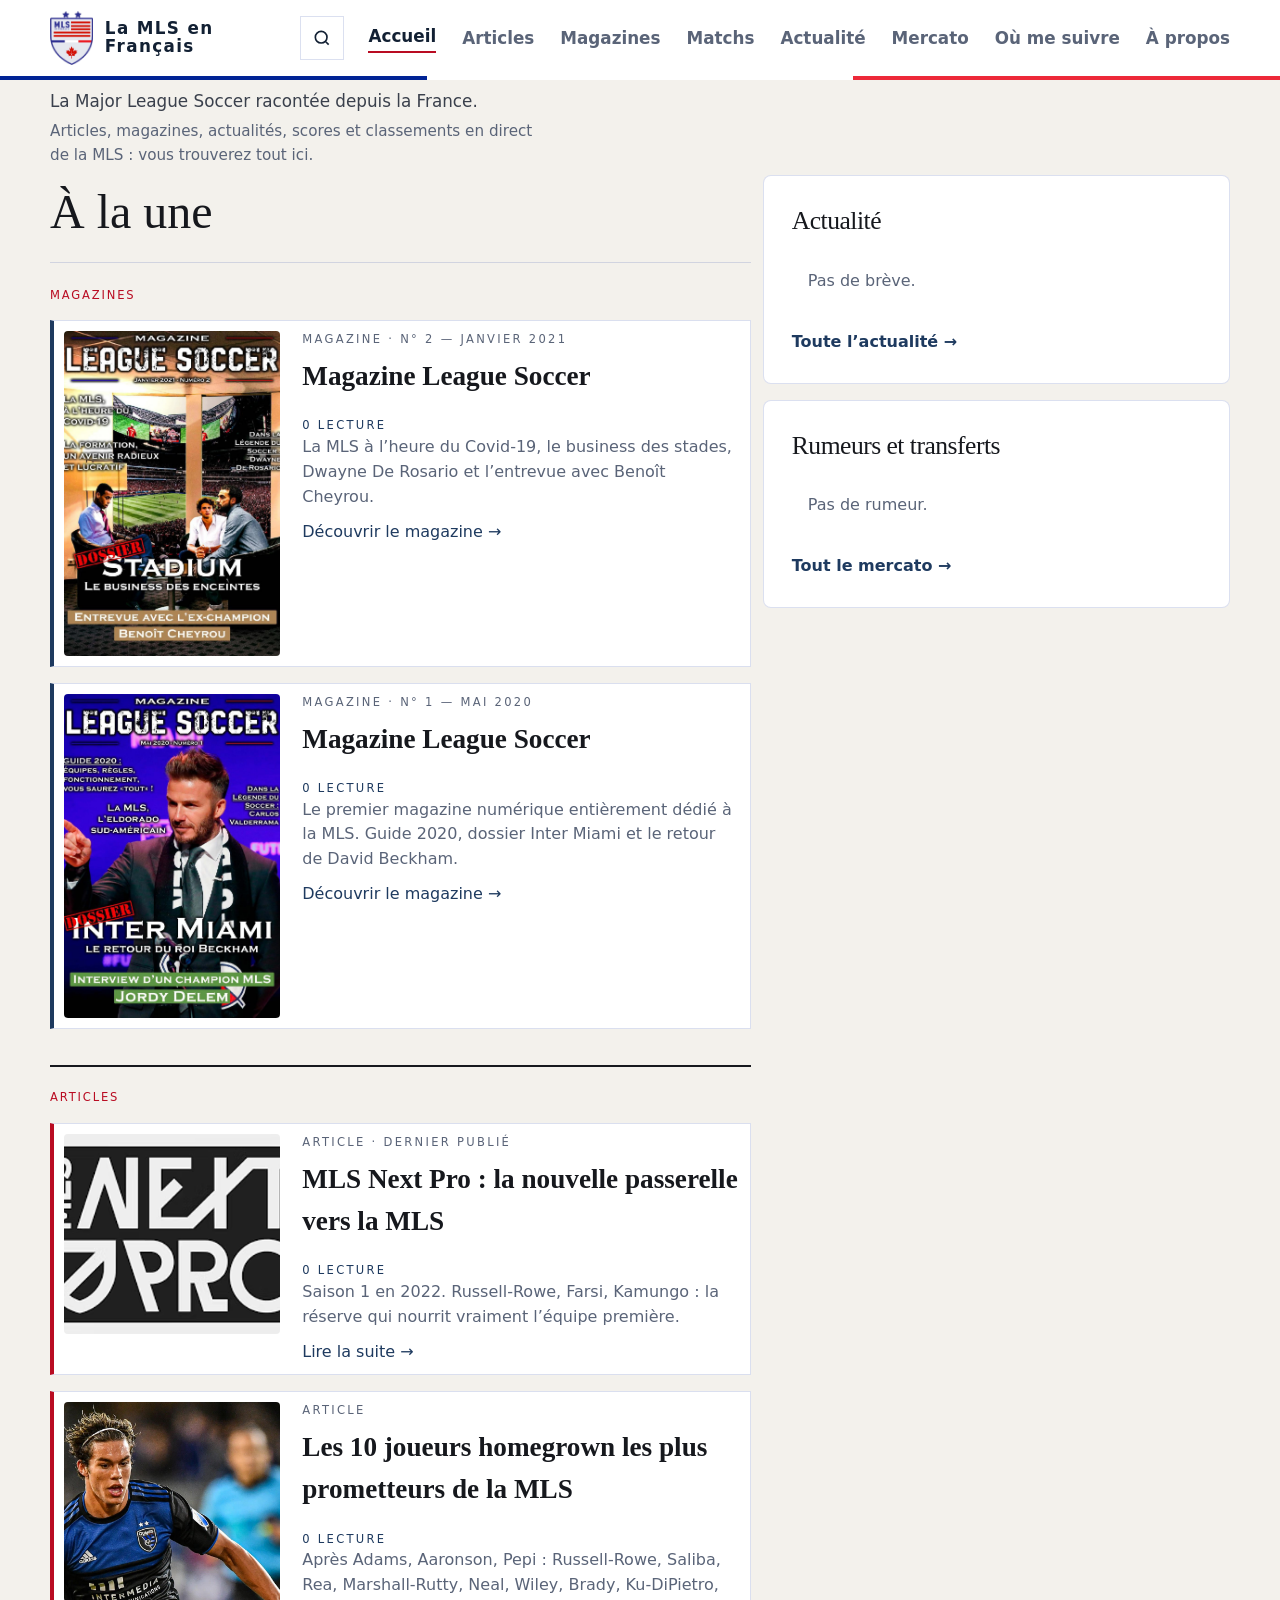
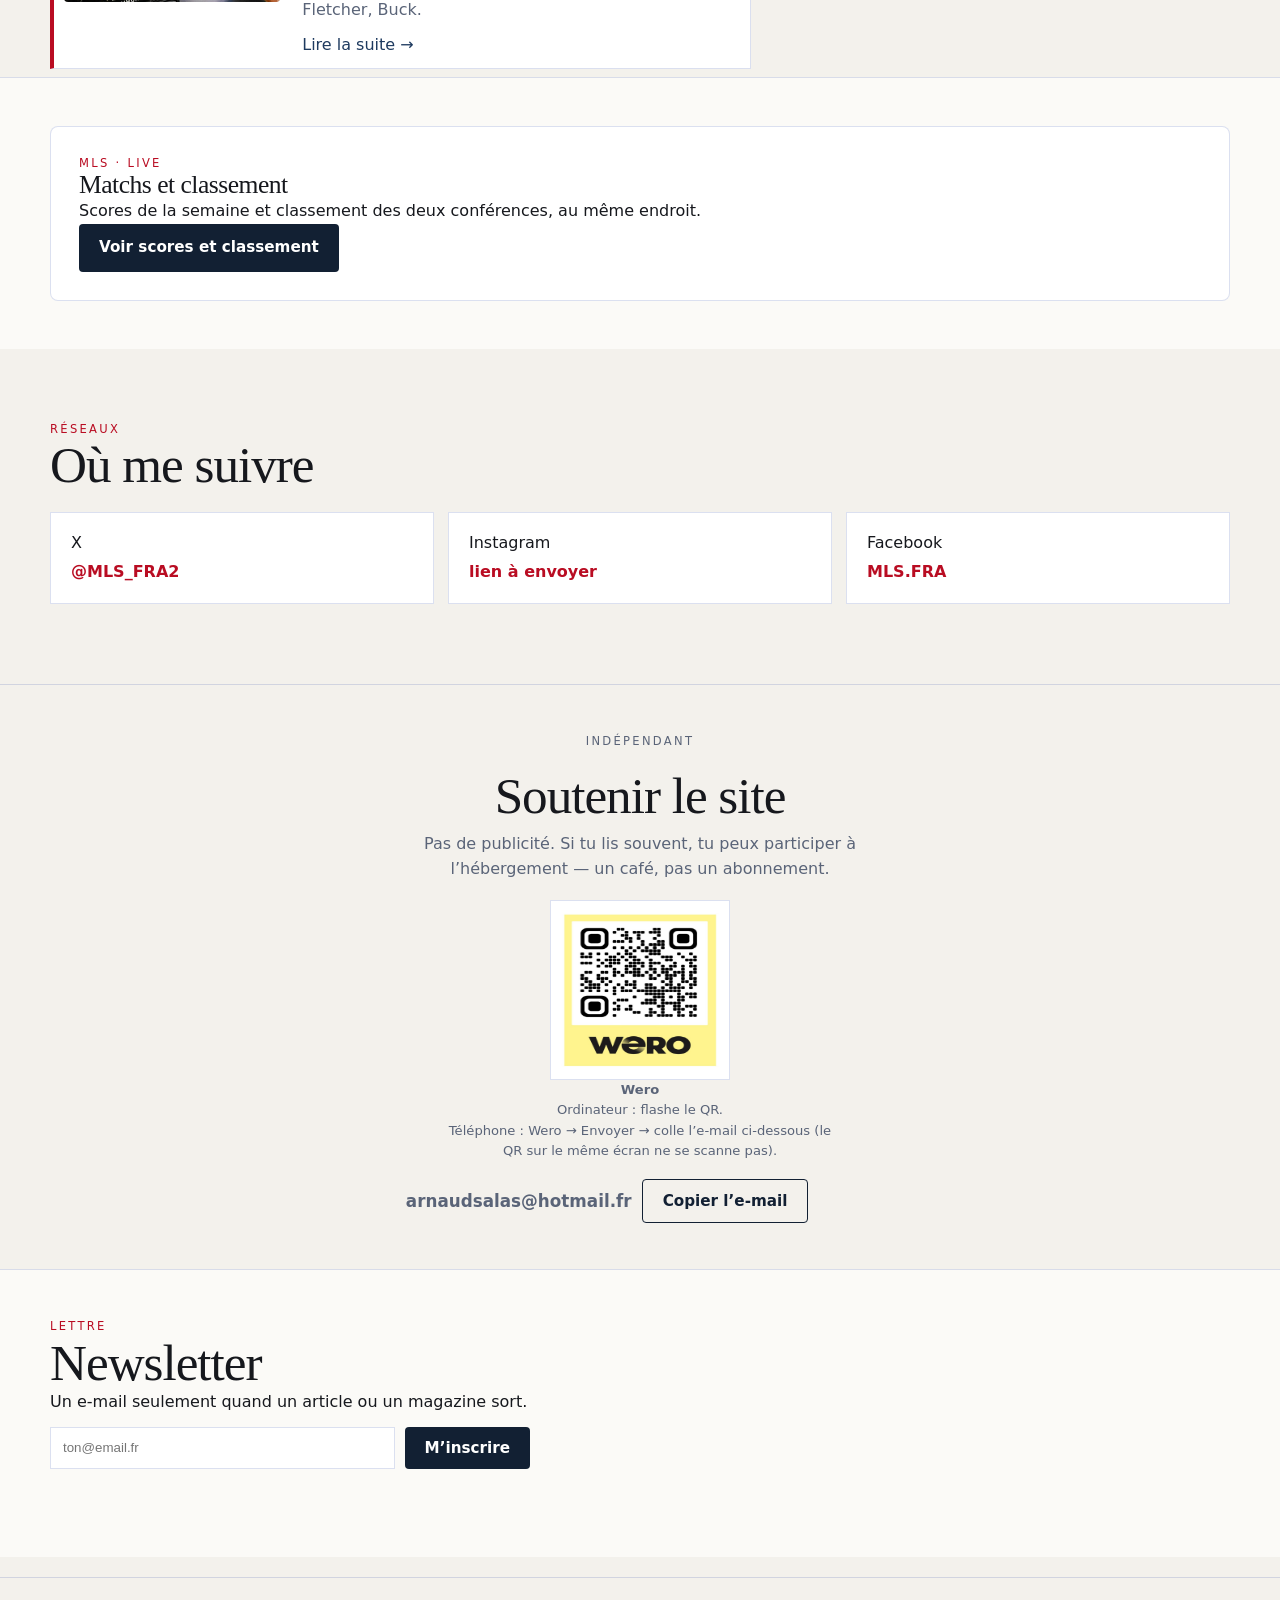
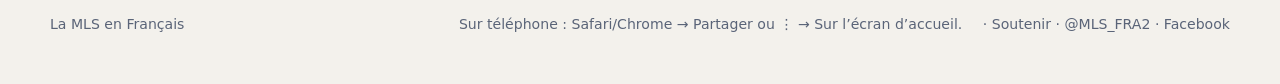
==== commit 88a9a920: "Update index.html" ====
--- a/index.html
+++ b/index.html
@@ -8,7 +8,7 @@
   <link rel="preconnect" href="https://fonts.googleapis.com">
   <link rel="preconnect" href="https://fonts.gstatic.com" crossorigin>
   <link href="https://fonts.googleapis.com/css2?family=Fraunces:opsz,wght@9..144,500;9..144,600&family=Source+Sans+3:wght@400;500;600&display=swap" rel="stylesheet">
-  <link rel="icon" type="image/png" href="img/logo.png">
+  <link rel="icon" type="image/png" href="img/icon-192.png"
   <link rel="manifest" href="manifest.json">
   <meta name="theme-color" content="#002395">
   <link rel="apple-touch-icon" href="img/icon-192.png">
